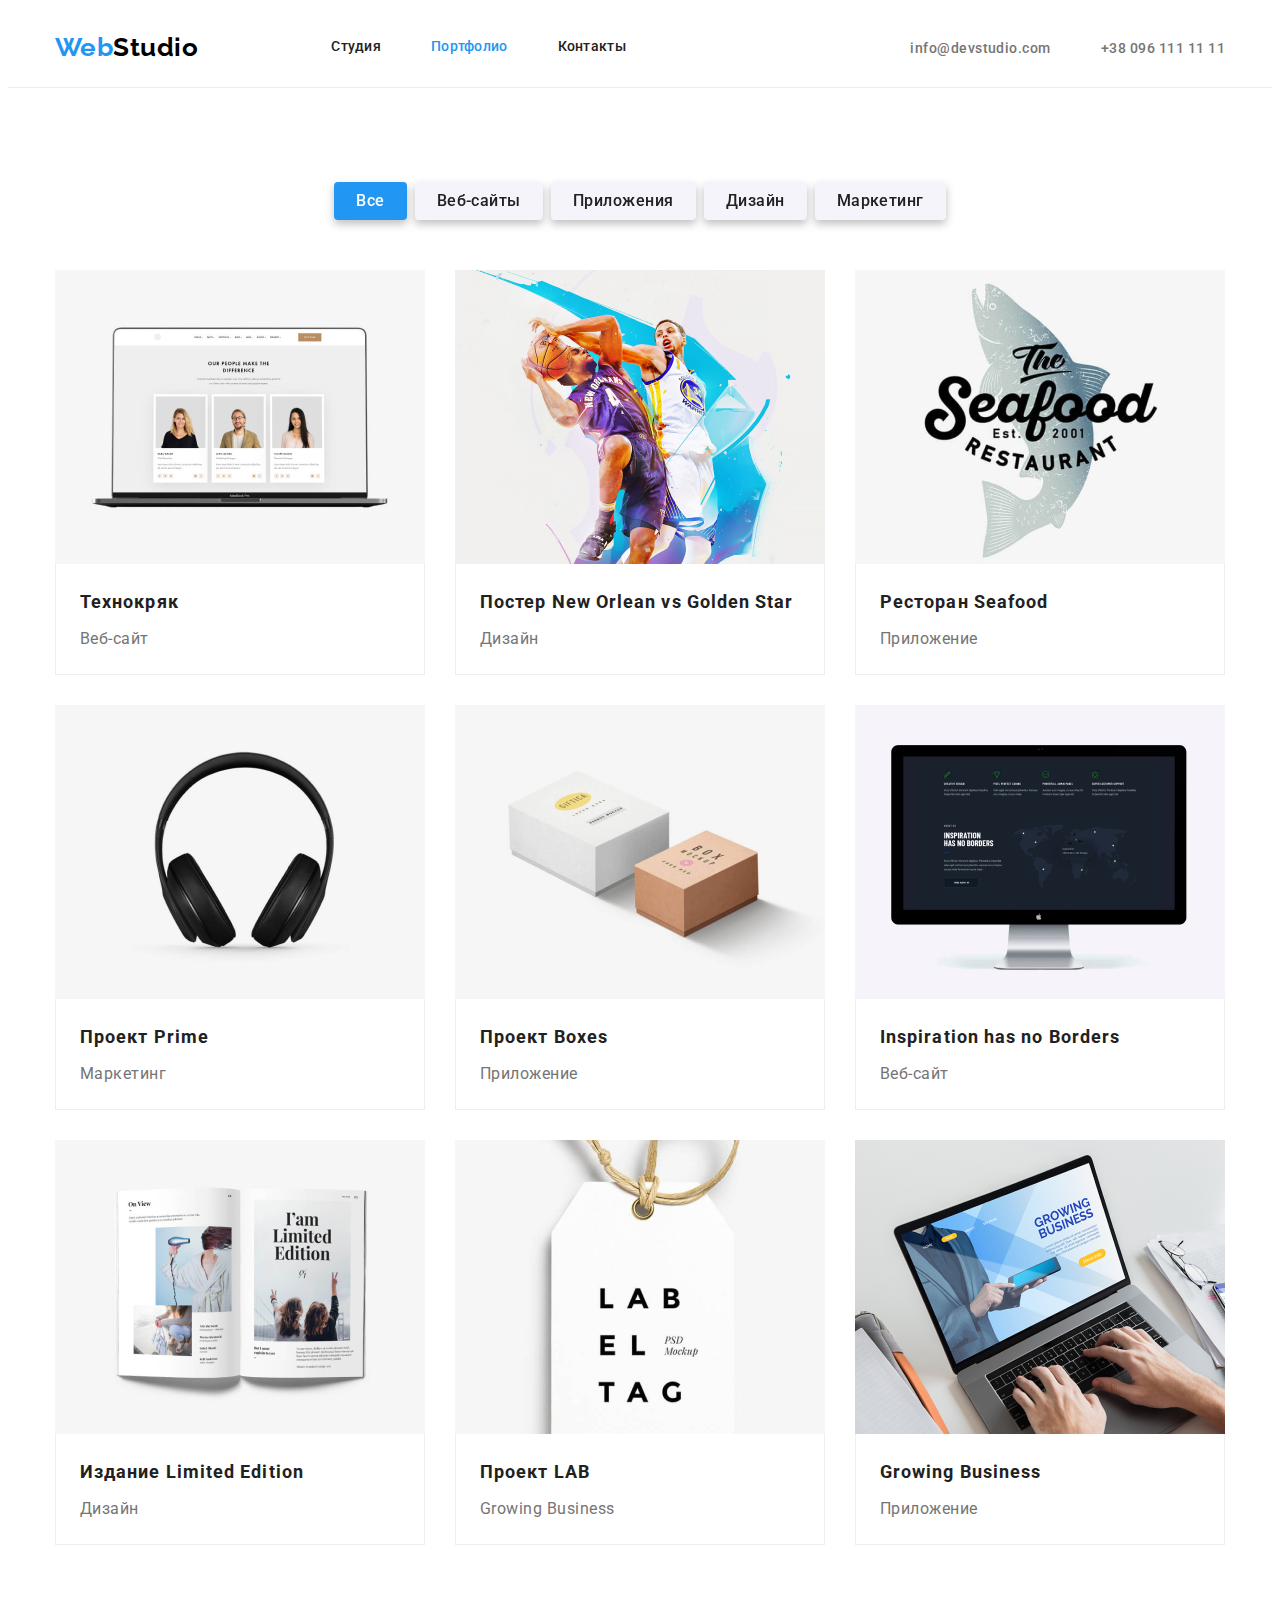
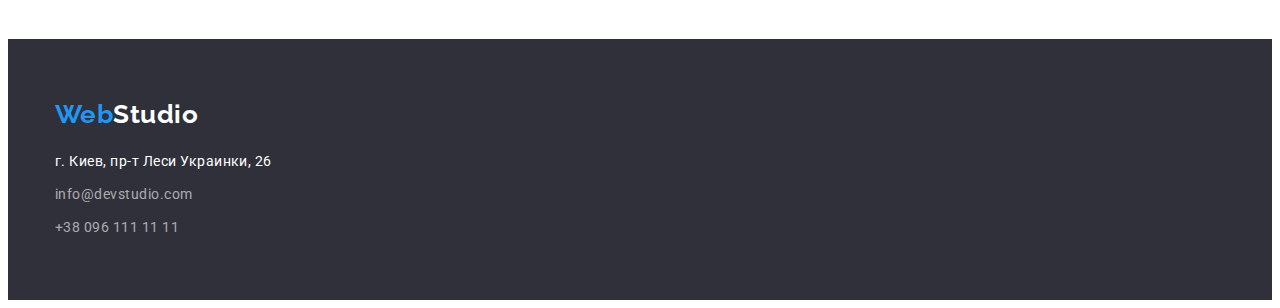
==== portfolio.html @ 992f8982 "clone" ====
<!DOCTYPE html>
<html lang="uk">
  <head>
    <meta charset="UTF-8" />
    <meta http-equiv="X-UA-Compatible" content="IE=edge" />
    <meta name="viewport" content="width=device-width, initial-scale=1.0" />
    <title>Портфолио</title>
    <link rel="preconnect" href="https://fonts.googleapis.com" />
    <link rel="preconnect" href="https://fonts.gstatic.com" crossorigin />
    <link
      href="https://fonts.googleapis.com/css2?family=Raleway:wght@700&family=Roboto:wght@400;500;700&display=swap"
      rel="stylesheet"
    />
    <link
      rel="stylesheet"
      href="https://cdnjs.cloudflare.com/ajax/libs/modern-normalize/1.1.0/modern-normalize.min.css"
      integrity="sha512-wpPYUAdjBVSE4KJnH1VR1HeZfpl1ub8YT/NKx4PuQ5NmX2tKuGu6U/JRp5y+Y8XG2tV+wKQpNHVUX03MfMFn9Q=="
      crossorigin="anonymous"
      referrerpolicy="no-referrer"
    />
    <link rel="stylesheet" href="./css/styles.css" />
  </head>
  <body>
    <header class="header">
      <div class="container">
        <nav class="nav">
          <a href="index.html" class="logo">
            <span class="logo-item1">Web</span>
            <span class="logo-item2">Studio</span></a
          >

          <ul class="nav-list">
            <li class="site-nav">
              <a class="link" href="/index.html">Студия </a>
            </li>
            <li class="site-nav">
              <a class="link current" href="/portfolio.html">Портфолио </a>
            </li>
            <li class="site-nav">
              <a class="link" href="#">Контакты </a>
            </li>
          </ul>
        </nav>
        <nav class="nav-contacts">
          <ul class="contacts-list">
            <li class="site-contacts">
              <a class="link-mail" href="mailto:info@devstudio.com"
                >info@devstudio.com</a
              >
            </li>
            <li class="site-contacts">
              <a class="link-tel" href="tel:+380961111111">+38 096 111 11 11</a>
            </li>
          </ul>
        </nav>
      </div>
    </header>
    <main>
      <section class="section nav-buttons">
        <div class="container portfolio-container">
          <h1 class="text-hidden">Список</h1>
          <ul class="nav-buttons-list">
            <li class="site-nav-button">
              <button class="button button-current" type="button">Все</button>
            </li>
            <li class="site-nav-button">
              <button class="button" type="button">Веб-сайты</button>
            </li>
            <li class="site-nav-button">
              <button class="button" type="button">Приложения</button>
            </li>
            <li class="site-nav-button">
              <button class="button" type="button">Дизайн</button>
            </li>
            <li class="site-nav-button">
              <button class="button" type="button">Маркетинг</button>
            </li>
          </ul>

          <h2 class="text-hidden">Описание</h2>
          <ul class="portfolio-cards">
            <li class="card">
              <img src="./image/image1.png" alt="Веб-сайт Технокряк" />

              <div class="text-decor-card">
                <h3 class="portfolio-text-title">Технокряк</h3>
                <p class="portfolio-text">Веб-сайт</p>
              </div>
            </li>
            <li class="card">
              <img
                src="./image/image2.png"
                alt="Дизайн Постер New Orlean vs Golden Star"
              />
              <div class="text-decor-card">
                <h3 class="portfolio-text-title">
                  Постер New Orlean vs Golden Star
                </h3>
                <p class="portfolio-text">Дизайн</p>
              </div>
            </li>
            <li class="card">
              <img src="./image/image3.png" alt="Приложение Ресторан Seafood" />
              <div class="text-decor-card">
                <h3 class="portfolio-text-title">Ресторан Seafood</h3>
                <p class="portfolio-text">Приложение</p>
              </div>
            </li>
            <li class="card">
              <img src="./image/image4.png" alt="Маркетинг Проект Prime" />
              <div class="text-decor-card">
                <h3 class="portfolio-text-title">Проект Prime</h3>
                <p class="portfolio-text">Маркетинг</p>
              </div>
            </li>
            <li class="card">
              <img src="./image/image5.png" alt="Приложение Проект Boxes" />
              <div class="text-decor-card">
                <h3 class="portfolio-text-title">Проект Boxes</h3>
                <p class="portfolio-text">Приложение</p>
              </div>
            </li>
            <li class="card">
              <a href="#">
                <img
                  src="./image/image6.png"
                  alt="Веб-сайт Inspiration has no Borders"
              /></a>
              <div class="text-decor-card">
                <h3 class="portfolio-text-title">Inspiration has no Borders</h3>
                <p class="portfolio-text">Веб-сайт</p>
              </div>
            </li>
            <li class="card">
              <img
                src="./image/image7.png"
                alt="Дизайн Издание Limited Edition"
              />
              <div class="text-decor-card">
                <h3 class="portfolio-text-title">Издание Limited Edition</h3>
                <p class="portfolio-text">Дизайн</p>
              </div>
            </li>
            <li class="card">
              <img src="./image/image8.png" alt="Growing Business Проект LAB" />
              <div class="text-decor-card">
                <h3 class="portfolio-text-title">Проект LAB</h3>
                <p class="portfolio-text">Growing Business</p>
              </div>
            </li>
            <li class="card">
              <img src="./image/image9.png" alt="Приложение Growing Business" />
              <div class="text-decor-card">
                <h3 class="portfolio-text-title">Growing Business</h3>
                <p class="portfolio-text">Приложение</p>
              </div>
            </li>
          </ul>
        </div>
      </section>
    </main>
    <footer class="section footer">
      <div class="container">
        <a class="logo-footer" href="index.html">
          <span class="logo-item1">Web</span
          ><span class="logo-item3">Studio</span></a
        >
      </div>
      <div class="container">
        <address class="adress">
          <p class="text-adress">г. Киев, пр-т Леси Украинки, 26</p>
          <a class="link-mail-adress" href="mailto:info@devstudio.com"
            >info@devstudio.com</a
          >
          <a class="link-tel-adress" href="tel:+380961111111"
            >+38 096 111 11 11</a
          >
        </address>
      </div>
    </footer>
  </body>
</html>
---- css/styles.css ----
:root{
    --color-primary: #FFFFFF;
    --color-accent:  #2196F3;
    --color-background:#2F303A;
    --color-text:#212121;
    --color-btn-potf:#F5F4FA;
    --font-family-: 'Raleway', sans-serif;
    --font-family: 'Roboto', sans-serif;
    --card-set-gap: 30px;
}

body{
        color:var(--color-text);
        font-family: 'Roboto';
        font-weight: 500;
        font-size: 16px;
        line-height: 1.19;
        letter-spacing: 0.03em;
}
html {
    box-sizing: border-box;
}

*,
*::after,
*::before {
    box-sizing: inherit;
}
/* Стили для обнуления верхних отступов у элементов */
h1,
h2,
h3,
h4,
h5,
h6,
p {
    margin-top: 0;
}
/* Класс для обнуления базовых свойств у списков (ul) */
.nav-text-list {
    list-style: none;
    padding-left: 0;
    margin:0px;
}
/* /* Свойства для корректного отображения картинок */ 
img {
    display: block;
    max-width: 100%;
    height: auto;
    margin: 0px;
}
.container {
    width: 1200px;
    margin-left: auto;
    margin-right: auto;
    padding-left: 15px;
    padding-right: 15px;
    
    display: flex;
    align-items: center;
    flex-wrap: wrap;
       
}

.header{
    border-bottom: 1px solid #ECECEC;
}

     .nav, 
     .nav-contacts{
        display: flex;
        align-items: center;
        padding-top: 24px;
        padding-bottom: 24px;
     }
        
         
     
/* logo */
.logo{
    display: flex;
    justify-content:flex-start;

    font-size: 26px;
    font-family: 'Raleway', sans-serif;
    font-weight: 700;
    line-height: 1.19;
    text-decoration: none;
}

.logo-item1{ 
    color: #2196F3;
}
.logo-item2{
    color: #000000;
}
/* header-list */
ul {
    list-style: none;
}
.link {
        color: inherit;
        text-decoration: none;
}
.nav .current,
.link:hover,
.link:focus {
    color: var(--color-accent);
}


.nav-list {
     display: flex;
     flex-direction: row;    
     margin-left: 93px;
     margin-top: 0px;
     margin-bottom: 0px;

     font-size: 14px;
     line-height: 1.14;
     letter-spacing: 0.02em;
   }
   .site-nav{
   margin-right: 50px;
   display: flex;
   align-items: center;
   padding: 0px;
   }
   .link{
    display:flex;
    align-items: center;
   }
   .nav-list .site-nav + .site-nav{
    margin-right: 50px;
   }
   

   .nav-contacts{
    margin-left: auto;
   }
   .contacts-list{
    display: flex;
    margin: 0px;
    padding: 0px;
   }
   .contacts-list .site-contacts+.site-contacts{
    margin-left: 50px;
   }
   
 .link-mail, 
 .link-tel {
    color: #757575;
    text-decoration: none;
    font-size: 14px;
   
}
.link-mail:hover,
.link-tel:hover,
.link-mail:focus,
.link-tel:focus {
    color: var(--color-accent);
}
/* section-1 */


.hero-section{
    display: block;
    padding-top: 200px;
    padding-bottom: 200px;
    margin: 0 auto;
    
    text-align: center;
    background-color: var(--color-background);

}

.hero-text{
    margin: auto;
    margin-bottom: 30px;
    color:var(--color-primary);
    font-weight: 900;
    font-size: 44px;
    line-height: 1.36;
    
    text-transform: uppercase;
    letter-spacing: 0.06em;
}

    
.button-hero
{ 
    text-align: center;
    border-radius: 4px;
    padding: 10px 32px;
    background-color: var(--color-accent);
    color: var(--color-primary);
    font-weight: 700;
    font-size: 16px;
    line-height: 1.875;
    letter-spacing: 0.06em;
    
    border:var(--color-accent);
    cursor: pointer;
    box-shadow: 0px 4px 4px rgba(0, 0, 0, 0.15);
   
}

 
 /* section-2 */
 .section{
    padding-top: 94px;
    padding-bottom: 94px;
 }
 .dscr-page{
    padding-top: 0px;
 }
.text-hidden{
    display: none;
   margin: 0px;
}
.nav-text{
    display: flex;
    margin: 0px;
    padding: 0px;
    
}
.nav-text-list{
    margin-right: 30px;
    min-width: 270px;
}
.nav-text .nav-text-list:last-child{
    margin-right: 0px;
}
.text-title{
    margin-bottom: 10px;
    font-weight: 700;
    font-size: 14px;
    line-height: 1.14;
    letter-spacing: 0.03em;
    text-transform: uppercase;

}
.text{
    margin-bottom: 0px;
    font-weight: 400;
    font-size: 14px;
    line-height: 1.71;
    letter-spacing: 0.03em;
    color: #757575;;
}
.description{
    display: flex;
    margin: 0px;
    padding-left: 0px ;
}
.description-img{
    min-width: 370px;
    margin-right: 30px;
}
.description .description-img:last-child{
    margin: 0px;
}
/* section-3 our team */
.team-list{
    display: flex;
    margin: 0px;
    padding: 0px;
    text-align:center;
}
.team-member{
    min-width: 270px;
    margin-right: 30px;
    
    box-shadow:
     0px 1px 3px rgba(0, 0, 0, 0.12),
     0px 1px 1px rgba(0, 0, 0, 0.14), 
     0px 2px 1px rgba(0, 0, 0, 0.2);
    border-radius: 0px 0px 4px 4px;
}
.team-list .team-member:last-child{
    margin-right: 0px;
}

.text-box{
    margin-bottom: 50px;
    font-weight: 700;
    font-size: 36px;
    line-height: 1.16;
    text-align: center;
    letter-spacing: 0.03em;
}
.box{
    padding-top: 30px;
    padding-bottom: 30px;
}
.text-box-title{
    margin-bottom: 10px;
    font-weight: 500;
    font-size: 16px;
    line-height: 1.187;
    letter-spacing: 0.03em;
}
.text-box-title >.text {
    margin-bottom: 30px;
}
/* Footer */
footer {
    background-color: var(--color-background);
   
}

.footer{ 
    display: block;
    margin: 0 auto;
    padding-top: 60px;
    padding-bottom: 60px;
}
/* logo-footer */
.logo-footer{
    margin-bottom: 20px;
    text-decoration:none;
    font-family: 'Raleway',sans-serif;
    font-weight: 700;
    font-size: 26px;
    line-height: 1.19;
}

.logo-item3 {
    color: var(--color-primary)
}

.text-adress, 
.link-mail-adress,
.link-tel-adress{
    display: block;
    margin-bottom: 9px;
    text-decoration: none;
    color: rgba(255, 255, 255, 0.6);
    font-style: normal;
    font-weight: 400;
    font-size: 14px;
    line-height: 1.71; 
}
.text-adress{
    color: var(--color-primary);
}
.link-tel-adress{
    margin-bottom: 0px;
}
.text-adress:hover,
.link-mail-adress:hover,
.link-tel-adress:hover
.text-adress:focus,
.link-mail-adress:focus,
.link-tel-adress:focus{
     color: var(--color-accent);
}
/* Portfolio buttons */
.portfolio-container{
    display: flex;
    flex-wrap: wrap;
}
.nav-buttons-list{
    display: flex;
    margin-bottom: 50px;
    margin-left: auto;
    margin-right: auto;
    margin-top: 0px;
    padding: 0px;
}
.site-nav-button{
    margin-right: 8px;
}
.nav-buttons-list .site-nav-button:last-child{
    margin-right: 0px;
}

 .button{
    padding: 6px 22px;
     color: var(--color-text);
     font-family: 'Roboto';
     font-weight: 500;
     font-size: 16px;
     line-height: 1.625;
     text-align: center;
     letter-spacing: 0.03em;
     background-color: var(--color-btn-potf);
     border: none;
     border-radius: 4px;
    filter: drop-shadow(0px 4px 4px rgba(0, 0, 0, 0.25));
     
 }
 
 .button-current {
    background-color:var(--color-accent);
    color: var(--color-primary);
 }
 .button:hover,
 .button:focus{
     color: var(--color-accent);
 }

.portfolio-cards{
        margin: 0;
        list-style: none;
        padding: 0px;
        display: flex;
        flex-wrap: wrap;
        margin-left: calc(-1 * var(--card-set-gap));
        margin-top: calc(-1 * var(--card-set-gap));
       
}

.portfolio-cards > .card {
    width: 370px;
    flex-basis: calc(100% / 3 - var(--card-set-gap));
    margin-left: var(--card-set-gap);
    margin-top: var(--card-set-gap);
  
    
 }
   

.text-decor-card{
    width: 370px;
    padding: 20px 24px;
    margin-right: 0px;
    border-bottom:1px solid rgba(238, 238, 238, 1);
    border-right:1px solid rgba(238, 238, 238, 1) ;
    border-left:1px solid rgba(238, 238, 238, 1) ;
    
    }

.portfolio-text-title{
        margin-bottom: 4px;
        font-family: 'Roboto';
        font-style: normal;
        font-weight: 700;
        font-size: 18px;
        line-height: 2;
        letter-spacing: 0.06em;
        color: #212121;
}
.portfolio-text{
        margin-bottom: 0px;
        font-family: 'Roboto';
        font-style: normal;
        font-weight: 400;
        font-size: 16px;
        line-height: 1.875;
        letter-spacing: 0.03em;
        color: #757575;
}
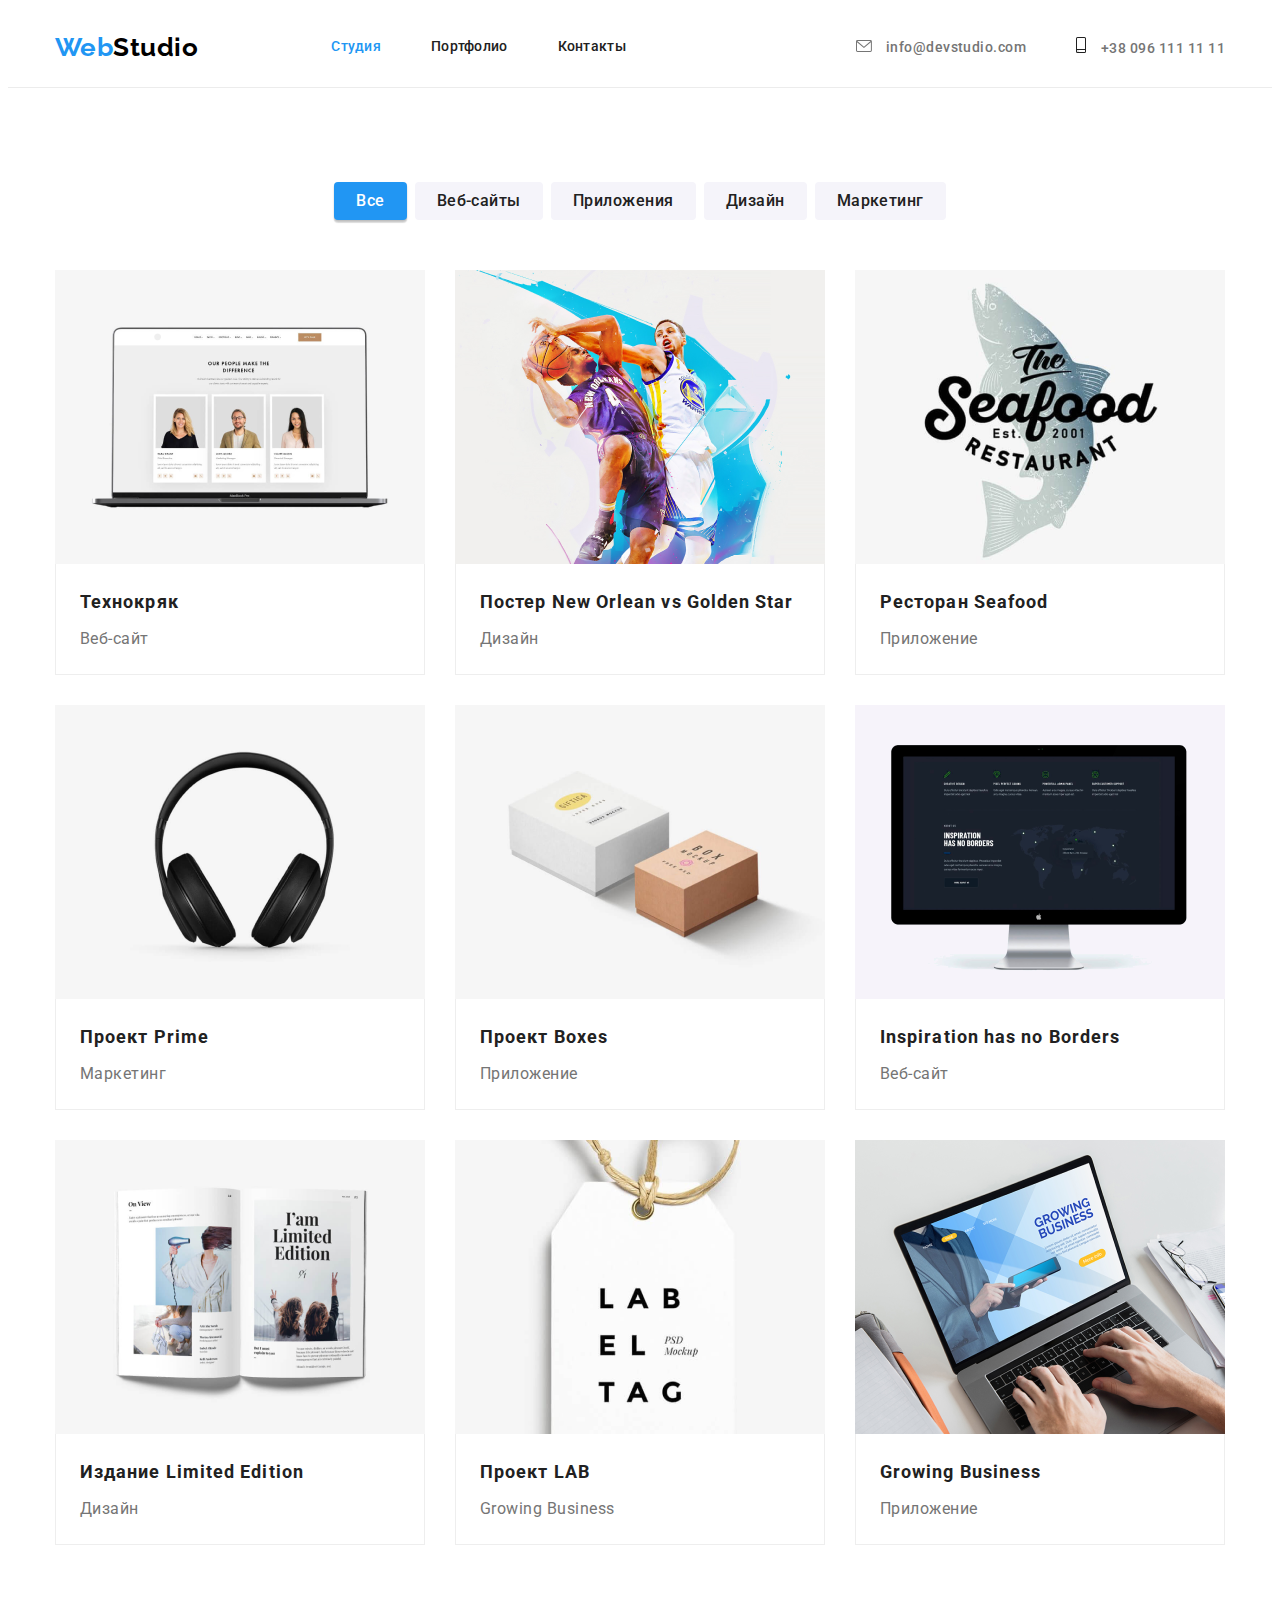
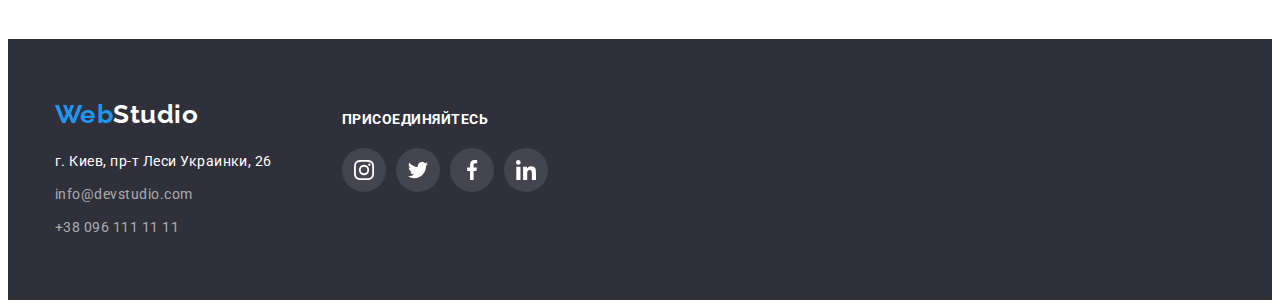
==== commit 1b3e9c59: "ДЗ-4" ====
--- a/portfolio.html
+++ b/portfolio.html
@@ -25,16 +25,15 @@
       <div class="container">
         <nav class="nav">
           <a href="index.html" class="logo">
-            <span class="logo-item1">Web</span>
-            <span class="logo-item2">Studio</span></a
+            <span class="logo-item1">Web</span
+            ><span class="logo-item2">Studio</span></a
           >
-
           <ul class="nav-list">
             <li class="site-nav">
-              <a class="link" href="/index.html">Студия </a>
+              <a class="link current" href="index.html">Студия </a>
             </li>
             <li class="site-nav">
-              <a class="link current" href="/portfolio.html">Портфолио </a>
+              <a class="link" href="portfolio.html">Портфолио </a>
             </li>
             <li class="site-nav">
               <a class="link" href="#">Контакты </a>
@@ -44,11 +43,17 @@
         <nav class="nav-contacts">
           <ul class="contacts-list">
             <li class="site-contacts">
-              <a class="link-mail" href="mailto:info@devstudio.com"
-                >info@devstudio.com</a
-              >
+              <a class="link-mail" href="mailto:info@devstudio.com">
+                <svg class="icon-envelope">
+                  <use href="./image/symbol-defs.svg#icon-envelope"></use>
+                </svg>
+                info@devstudio.com
+              </a>
             </li>
             <li class="site-contacts">
+              <svg class="icon-smartphone">
+                <use href="./image/symbol-defs.svg#icon-smartphone"></use>
+              </svg>
               <a class="link-tel" href="tel:+380961111111">+38 096 111 11 11</a>
             </li>
           </ul>
@@ -159,23 +164,58 @@
         </div>
       </section>
     </main>
-    <footer class="section footer">
+    <footer class="footer">
       <div class="container">
-        <a class="logo-footer" href="index.html">
-          <span class="logo-item1">Web</span
-          ><span class="logo-item3">Studio</span></a
-        >
-      </div>
-      <div class="container">
-        <address class="adress">
-          <p class="text-adress">г. Киев, пр-т Леси Украинки, 26</p>
-          <a class="link-mail-adress" href="mailto:info@devstudio.com"
-            >info@devstudio.com</a
-          >
-          <a class="link-tel-adress" href="tel:+380961111111"
-            >+38 096 111 11 11</a
-          >
-        </address>
+        <div class="link-adress-footer">
+          <div class="address-footer">
+            <a class="logo-footer" href="index.html">
+              <span class="logo-item1">Web</span
+              ><span class="logo-item3">Studio</span>
+            </a>
+            <address class="adress">
+              <p class="text-adress">г. Киев, пр-т Леси Украинки, 26</p>
+              <a class="link-mail-adress" href="mailto:info@devstudio.com"
+                >info@devstudio.com</a
+              >
+              <a class="link-tel-adress" href="tel:+380961111111"
+                >+38 096 111 11 11</a
+              >
+            </address>
+          </div>
+          <div class="links-cont">
+            <h3 class="footer-links">присоединяйтесь</h3>
+            <ul class="social-links-list-footer">
+              <li>
+                <a class="social-link-footer" href="#">
+                  <svg class="icon-link-footer" width="20" height="20">
+                    <use href="./image/symbol-defs.svg#icon-instagram"></use>
+                  </svg>
+                </a>
+              </li>
+              <li>
+                <a class="social-link-footer" href="#">
+                  <svg class="icon-link-footer" width="20" height="20">
+                    <use href="./image/symbol-defs.svg#icon-twitter"></use>
+                  </svg>
+                </a>
+              </li>
+              <li>
+                <a class="social-link-footer" href="#">
+                  <svg class="icon-link-footer" width="20" height="20">
+                    <use href="./image/symbol-defs.svg#icon-facebook"></use>
+                  </svg>
+                </a>
+              </li>
+              <li>
+                <a class="social-link-footer" href="#">
+                  <svg class="icon-link-footer" width="20" height="20">
+                    <use href="./image/symbol-defs.svg#icon-linkedin"></use>
+                  </svg>
+                </a>
+              </li>
+            </ul>
+          </div>
+        </div>
       </div>
     </footer>
   </body>
--- a/css/styles.css
+++ b/css/styles.css
@@ -147,6 +147,22 @@
     margin-left: 50px;
    }
    
+   .icon-envelope{
+    display: inline;
+    margin-right: 10px;
+    fill:rgba(117, 117, 117, 1); 
+    
+    width: 16px;
+    height: 12px;
+   }
+   .icon-smartphone{
+    width: 10px;
+    height: 16px;
+    margin-right: 10px;
+    display: inline;
+    fill: rgba(117, 117, 117, 1);
+   }      
+
  .link-mail, 
  .link-tel {
     color: #757575;
@@ -154,12 +170,29 @@
     font-size: 14px;
    
 }
+
+
+.site-contacts:hover,
 .link-mail:hover,
 .link-tel:hover,
 .link-mail:focus,
 .link-tel:focus {
     color: var(--color-accent);
 }
+.nav-contacts .icon-envelope{
+    fill: currentColor;
+
+}
+.nav-contacts .icon-smartphone {
+    fill: currentColor;
+}
+
+
+
+
+
+
+
 /* section-1 */
 
 
@@ -170,10 +203,14 @@
     margin: 0 auto;
     
     text-align: center;
-    background-color: var(--color-background);
-
-}
-
+    background-color: #C4C4C4;
+    max-width: 1600px;
+    height: 600px;
+    background-image: linear-gradient(to left, rgba(47, 48, 58, 0.4), rgba(47, 48, 58, 0.4)),
+                    url(../image/Img-hero.jpg);
+    background-repeat: no-repeat;
+    background-position: center;
+}
 .hero-text{
     margin: auto;
     margin-bottom: 30px;
@@ -210,7 +247,36 @@
  .section{
     padding-top: 94px;
     padding-bottom: 94px;
- }
+ } 
+ .feature-list{
+    display: flex;
+    padding: 0px;
+    padding-bottom: 30px;
+    margin: 0;
+    
+    justify-content: center;
+ }
+ .feature{
+    display: inline-flex;
+    justify-content: center;
+    margin-right: 30px;
+    align-items: center;
+    width: 270px;
+    height: 120px;
+    background-color: rgba(245, 244, 250, 1);
+ }
+  .feature-list .feature1:last-child{
+    margin-right: 0px;
+  }
+  
+.feature-icon{
+    display: inline-flex;
+    
+    width: 70px;
+    height: 70px;
+}
+
+
  .dscr-page{
     padding-top: 0px;
  }
@@ -283,6 +349,8 @@
 
 .text-box{
     margin-bottom: 50px;
+    margin-left: auto;
+    margin-right: auto;
     font-weight: 700;
     font-size: 36px;
     line-height: 1.16;
@@ -291,7 +359,7 @@
 }
 .box{
     padding-top: 30px;
-    padding-bottom: 30px;
+    padding-bottom:16px;
 }
 .text-box-title{
     margin-bottom: 10px;
@@ -303,20 +371,122 @@
 .text-box-title >.text {
     margin-bottom: 30px;
 }
+
+
+.social-links{
+    display: flex;
+    justify-content: center;
+    padding: 0px;
+    
+        
+ }
+ /* социальные сети инста,твит... */
+.social-link-icon{
+    display: flex;
+    justify-content: center;
+    align-items: center;
+    border: none;
+    border-radius: 50%;
+    padding: 0px;
+    width: 44px;
+    height: 44px;
+    background-color: #FFFFFF;
+    margin-bottom: 30px;
+    margin-right: 10px;
+}
+.icon-link{
+    display: inline-block;
+    width: 20px;
+    height: 20px;
+    fill:#AFB1B8;
+}
+.social-link-icon:hover,
+.social-link-icon:focus{
+background-color: var(--color-accent);
+    outline: none;
+}
+
+
+.social-link-icon:hover .icon-link {
+     fill:#FFFFFF;
+
+ }
+ .social-link-icon:focus .icon-link{
+    fill: #FFFFFF;
+ }
+/* НАШИ КЛИЕНТЫ */
+.client-section{
+    padding-top: 0px;
+}
+.clients{
+    display: flex;
+    justify-content: center;
+}
+.client-list{
+    display: flex;
+    margin: 0;
+    padding: 0;
+   
+}
+.icon-link-client{
+    display: inline-block;
+    justify-content: center;
+    border:1px solid rgba(175, 177, 184, 1);
+    border-radius: 4px;
+    margin-right: 30px;
+    width: 170px;
+    height: 92px;
+
+}
+.icon-client{
+    width: 106px;
+    height: 60px;
+    margin: 16px 32px;
+    fill: #AFB1B8;
+   
+}
+.icon-link-client:hover,
+.icon-link-client:focus{
+    background-color: #FFFFFF;
+    cursor: pointer;
+    border-color: #2196F3;
+    outline: none;
+}
+.icon-link-client:hover .icon-client,
+.icon-link-client:focus .icon-client{
+    fill: var(--color-accent);
+    cursor: pointer;
+    
+}
+
+
 /* Footer */
+
+
+.link-adress-footer{
+    display: flex;
+}
+
+.address-footer{
+    padding-top: 60px;
+        padding-bottom: 60px;
+        margin-right: 70px;
+}
+.links-cont{
+    
+            padding-top: 72px;
+            padding-bottom: 100px;
+        }
+
 footer {
     background-color: var(--color-background);
    
 }
 
-.footer{ 
-    display: block;
-    margin: 0 auto;
-    padding-top: 60px;
-    padding-bottom: 60px;
-}
+
 /* logo-footer */
 .logo-footer{
+    display: inline-block;
     margin-bottom: 20px;
     text-decoration:none;
     font-family: 'Raleway',sans-serif;
@@ -355,7 +525,57 @@
 .link-tel-adress:focus{
      color: var(--color-accent);
 }
-/* Portfolio buttons */
+
+.footer-links{
+         
+       
+        font-style: normal;
+        font-weight: 700;
+        font-size: 14px;
+        line-height: 1,14;
+        text-transform: uppercase;
+        margin-bottom: 20px;
+        color: #FFFFFF;
+}
+.social-links-list-footer{
+    display: flex;
+    text-align: center;
+    margin: 0px;
+    padding: 0px;
+}
+
+.social-link-footer{
+            display: flex;
+            justify-content: center;
+            margin-right: 10px;
+            align-items: center;
+            border: none;
+            border-radius: 50%;
+            padding: 0px;
+            width: 44px;
+            height: 44px;
+            
+            background-color: rgba(255, 255, 255, 10%);
+            
+}
+
+
+.icon-link-footer{
+    display: inline-block;
+    width: 20px;
+    height: 20px;
+    fill: var(--color-primary);
+}
+
+.social-link-footer:hover,
+.social-link-footer:focus {
+    background-color: var(--color-accent);
+    cursor: pointer;
+    outline: none;
+}
+
+
+/* Portfolio buttons СТОРІНКА ПОРТФОЛІО */
 .portfolio-container{
     display: flex;
     flex-wrap: wrap;
@@ -368,6 +588,8 @@
     margin-top: 0px;
     padding: 0px;
 }
+
+
 .site-nav-button{
     margin-right: 8px;
 }
@@ -387,17 +609,24 @@
      background-color: var(--color-btn-potf);
      border: none;
      border-radius: 4px;
-    filter: drop-shadow(0px 4px 4px rgba(0, 0, 0, 0.25));
      
  }
  
  .button-current {
     background-color:var(--color-accent);
     color: var(--color-primary);
- }
+    box-shadow: 0px 3px 1px rgba(0, 0, 0, 0.1),
+     0px 1px 2px rgba(0, 0, 0, 0.08),
+      0px 2px 2px rgba(0, 0, 0, 0.12);
+ }
+ 
+ 
  .button:hover,
  .button:focus{
-     color: var(--color-accent);
+    background-color: var(--color-accent);
+    color: var(--color-primary);
+    filter: drop-shadow(0px 4px 4px rgba(0, 0, 0, 0.25));
+    cursor: pointer;
  }
 
 .portfolio-cards{
@@ -451,4 +680,9 @@
         letter-spacing: 0.03em;
         color: #757575;
 }
-  +  .portfolio-cards .card:hover{
+    border: 1px solid #EEEEEE;
+    box-shadow: 0px 1px 1px rgba(0, 0, 0, 0.12), 
+                    0px 4px 4px rgba(0, 0, 0, 0.06),
+                    1px 4px 6px rgba(0, 0, 0, 0.16);
+  }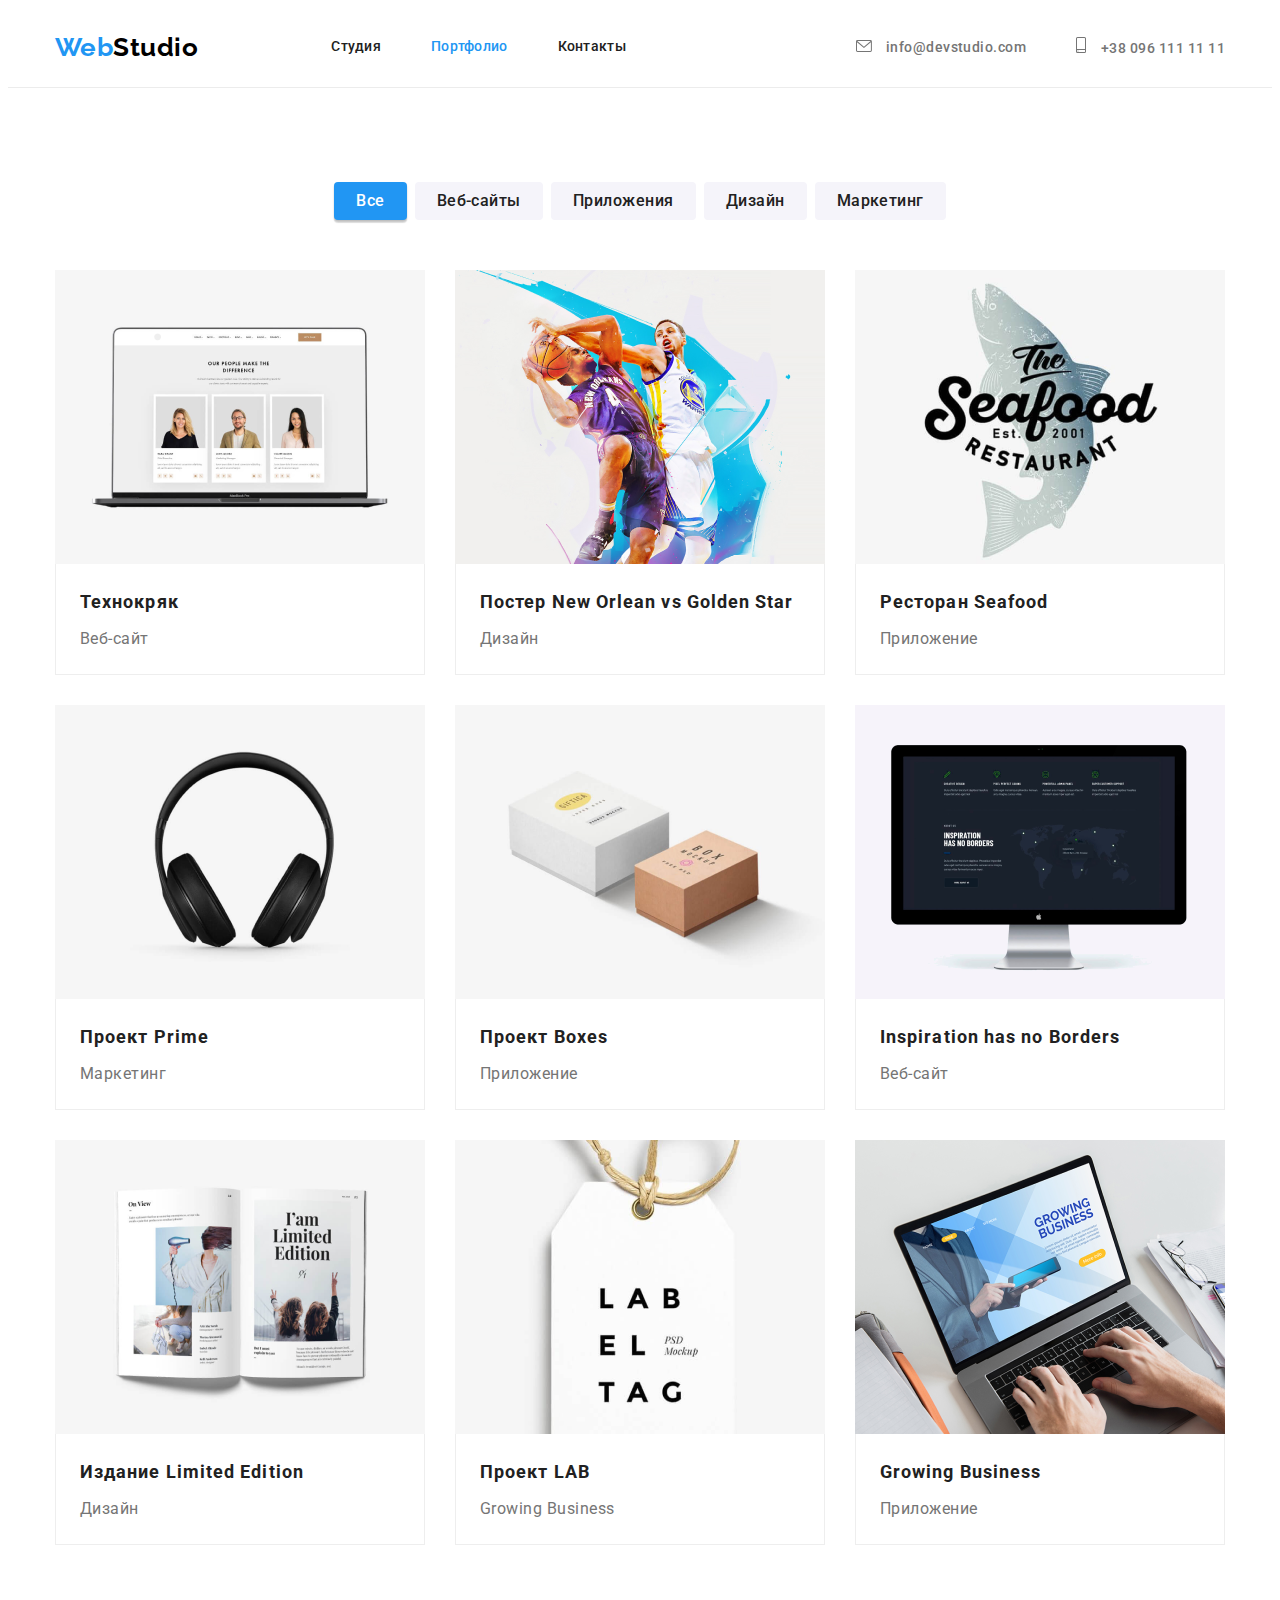
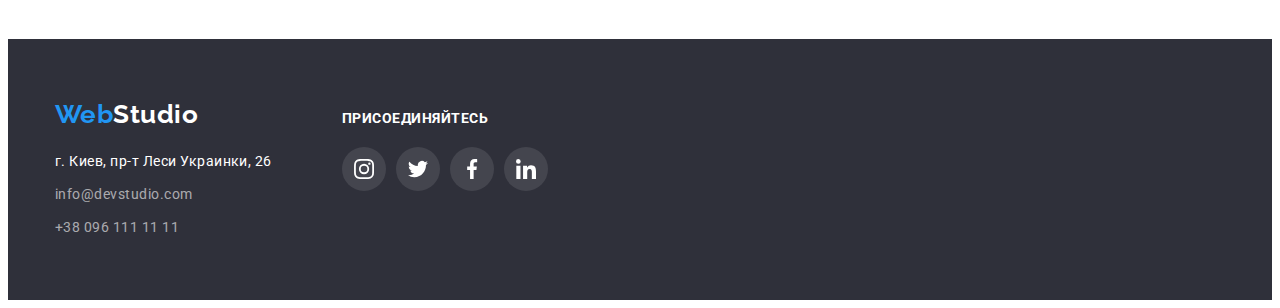
==== commit 512de835: "дз з правками" ====
--- a/portfolio.html
+++ b/portfolio.html
@@ -30,10 +30,10 @@
           >
           <ul class="nav-list">
             <li class="site-nav">
-              <a class="link current" href="index.html">Студия </a>
+              <a class="link" href="index.html">Студия </a>
             </li>
             <li class="site-nav">
-              <a class="link" href="portfolio.html">Портфолио </a>
+              <a class="link current" href="portfolio.html">Портфолио </a>
             </li>
             <li class="site-nav">
               <a class="link" href="#">Контакты </a>
--- a/css/styles.css
+++ b/css/styles.css
@@ -161,6 +161,7 @@
     margin-right: 10px;
     display: inline;
     fill: rgba(117, 117, 117, 1);
+    cursor: pointer;
    }      
 
  .link-mail, 
@@ -183,7 +184,7 @@
     fill: currentColor;
 
 }
-.nav-contacts .icon-smartphone {
+.nav-contacts:hover .icon-smartphone {
     fill: currentColor;
 }
 
@@ -259,7 +260,7 @@
  .feature{
     display: inline-flex;
     justify-content: center;
-    margin-right: 30px;
+    padding-bottom: 30px;
     align-items: center;
     width: 270px;
     height: 120px;
@@ -298,6 +299,7 @@
     margin-right: 0px;
 }
 .text-title{
+    margin-top: 30px;
     margin-bottom: 10px;
     font-weight: 700;
     font-size: 14px;
@@ -327,6 +329,9 @@
     margin: 0px;
 }
 /* section-3 our team */
+.team-section{
+    background: #F5F4FA;
+}
 .team-list{
     display: flex;
     margin: 0px;
@@ -336,7 +341,7 @@
 .team-member{
     min-width: 270px;
     margin-right: 30px;
-    
+    background-color: var(--color-primary);
     box-shadow:
      0px 1px 3px rgba(0, 0, 0, 0.12),
      0px 1px 1px rgba(0, 0, 0, 0.14), 
@@ -371,7 +376,9 @@
 .text-box-title >.text {
     margin-bottom: 30px;
 }
-
+.text{
+    margin-bottom: 16px;
+}
 
 .social-links{
     display: flex;
@@ -381,6 +388,10 @@
         
  }
  /* социальные сети инста,твит... */
+ .icon-list{
+    margin-right: 10px;
+
+ }
 .social-link-icon{
     display: flex;
     justify-content: center;
@@ -391,10 +402,8 @@
     width: 44px;
     height: 44px;
     background-color: #FFFFFF;
-    margin-bottom: 30px;
-    margin-right: 10px;
-}
-.icon-link{
+}
+ .icon-link{
     display: inline-block;
     width: 20px;
     height: 20px;
@@ -415,9 +424,7 @@
     fill: #FFFFFF;
  }
 /* НАШИ КЛИЕНТЫ */
-.client-section{
-    padding-top: 0px;
-}
+
 .clients{
     display: flex;
     justify-content: center;
@@ -427,13 +434,16 @@
     margin: 0;
     padding: 0;
    
+}
+.icon-list{
+    margin-right: 30px;
 }
 .icon-link-client{
     display: inline-block;
     justify-content: center;
     border:1px solid rgba(175, 177, 184, 1);
     border-radius: 4px;
-    margin-right: 30px;
+   
     width: 170px;
     height: 92px;
 
@@ -465,22 +475,19 @@
 
 .link-adress-footer{
     display: flex;
+    align-items: baseline;
 }
 
 .address-footer{
-    padding-top: 60px;
-        padding-bottom: 60px;
+    
         margin-right: 70px;
 }
-.links-cont{
-    
-            padding-top: 72px;
-            padding-bottom: 100px;
-        }
+
 
 footer {
     background-color: var(--color-background);
-   
+    padding-top: 60px;
+    padding-bottom: 60px;
 }
 
 
@@ -681,8 +688,9 @@
         color: #757575;
 }
   .portfolio-cards .card:hover{
-    border: 1px solid #EEEEEE;
-    box-shadow: 0px 1px 1px rgba(0, 0, 0, 0.12), 
-                    0px 4px 4px rgba(0, 0, 0, 0.06),
-                    1px 4px 6px rgba(0, 0, 0, 0.16);
+    
+    box-shadow:
+     0px 1px 1px rgba(0, 0, 0, 0.12), 
+    0px 4px 4px rgba(0, 0, 0, 0.06),
+     1px 4px 6px rgba(0, 0, 0, 0.16);
   }